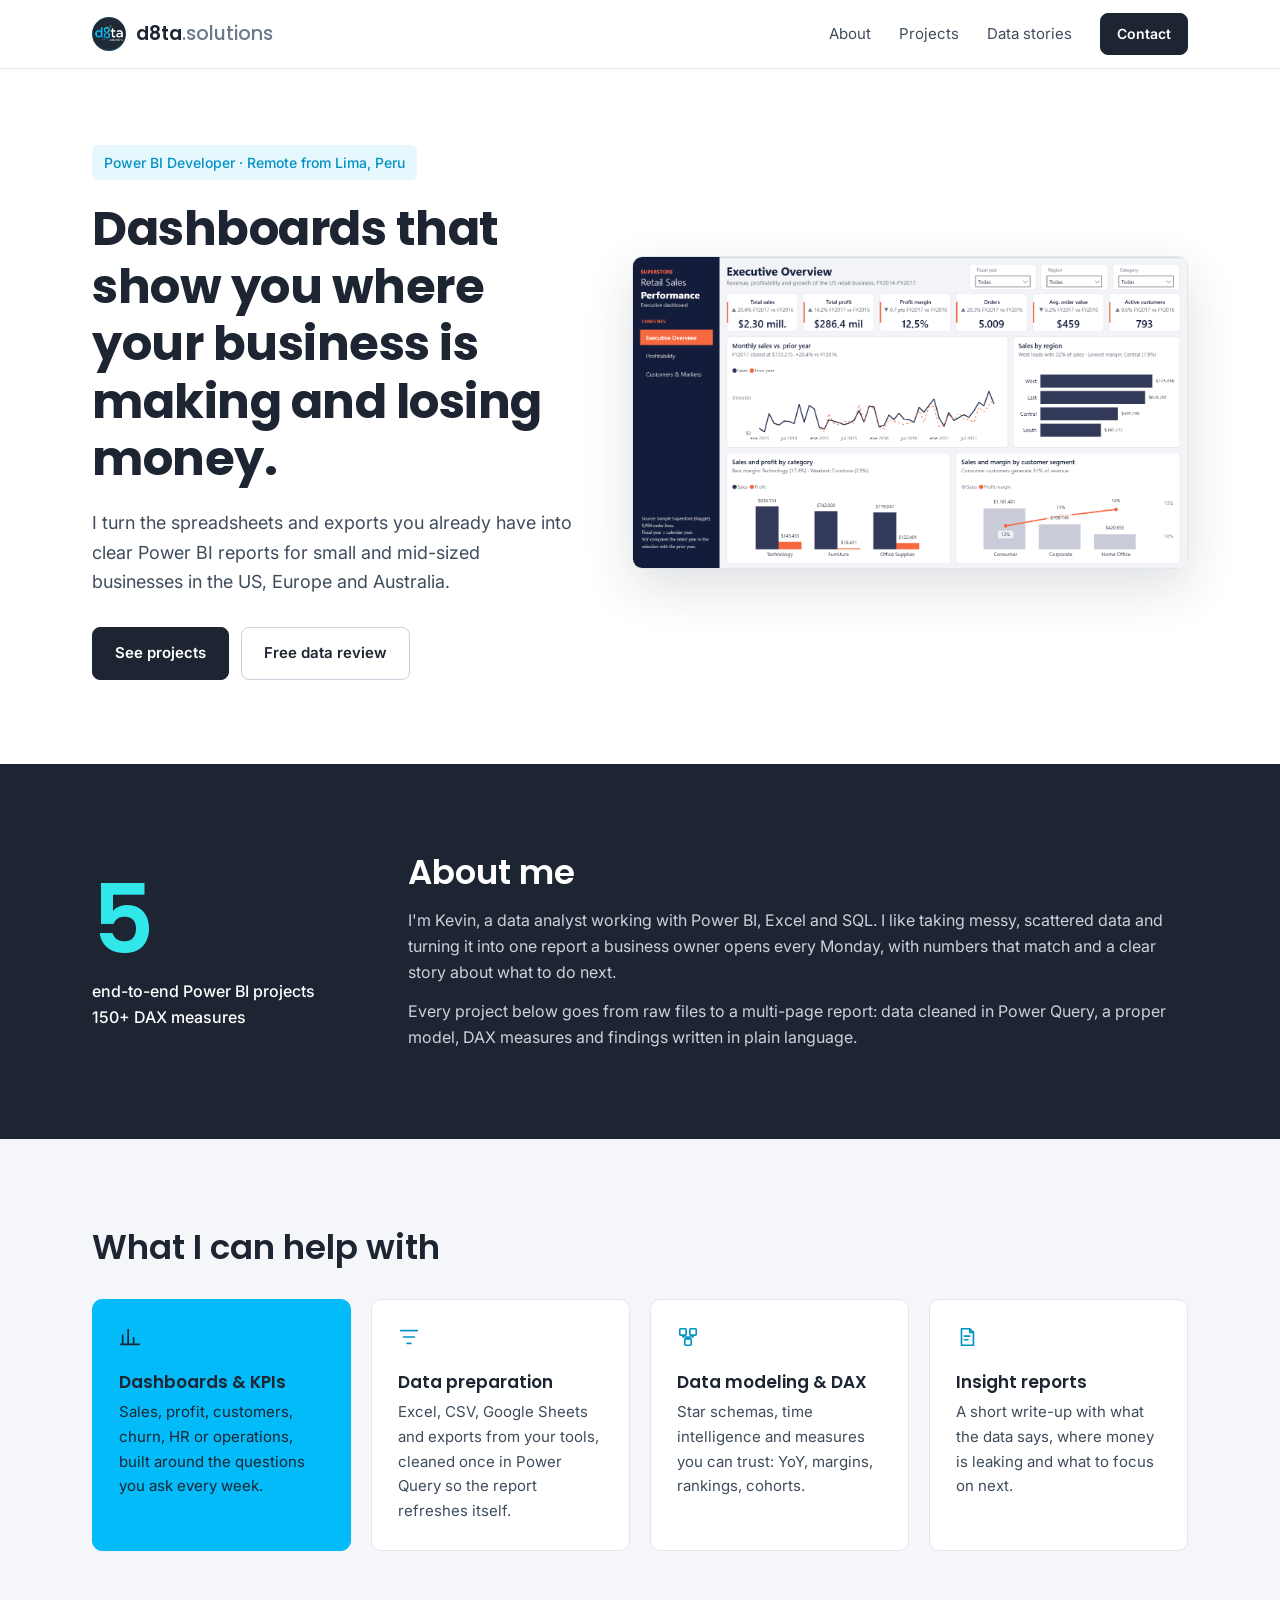
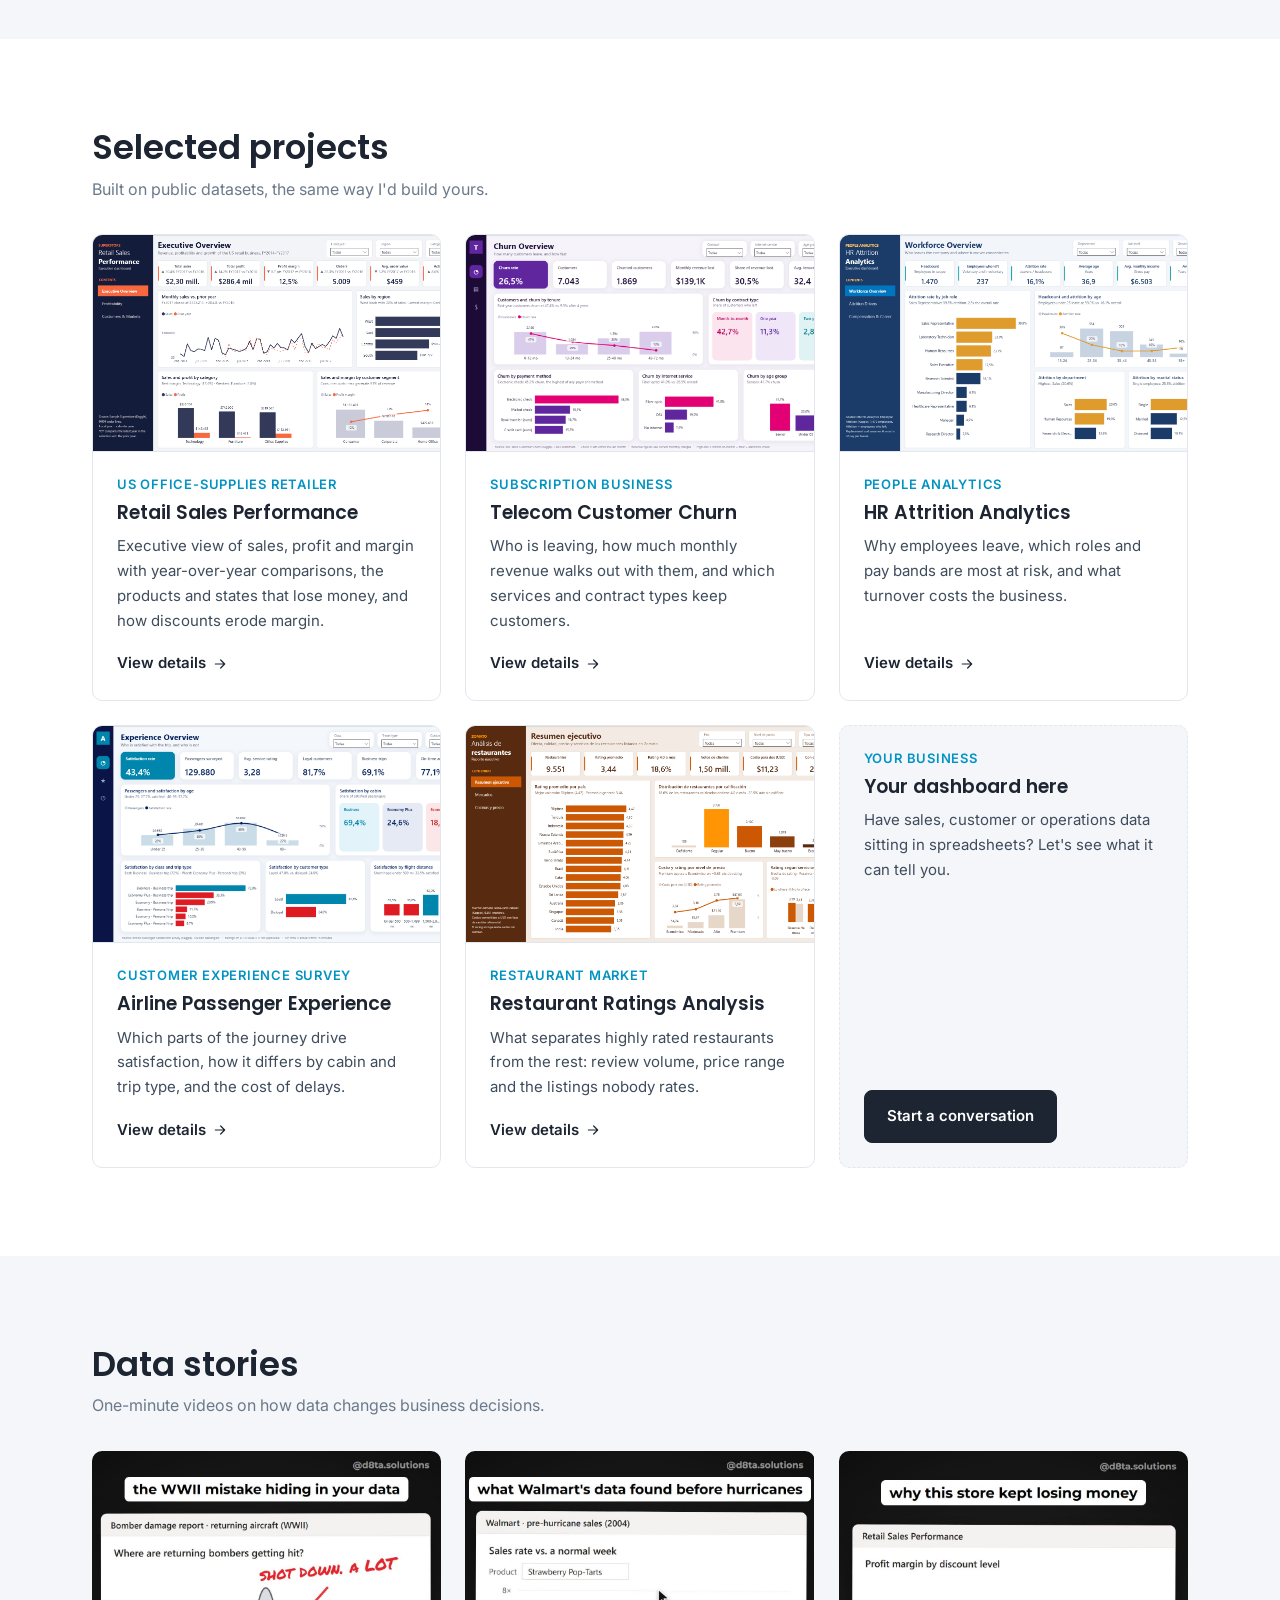
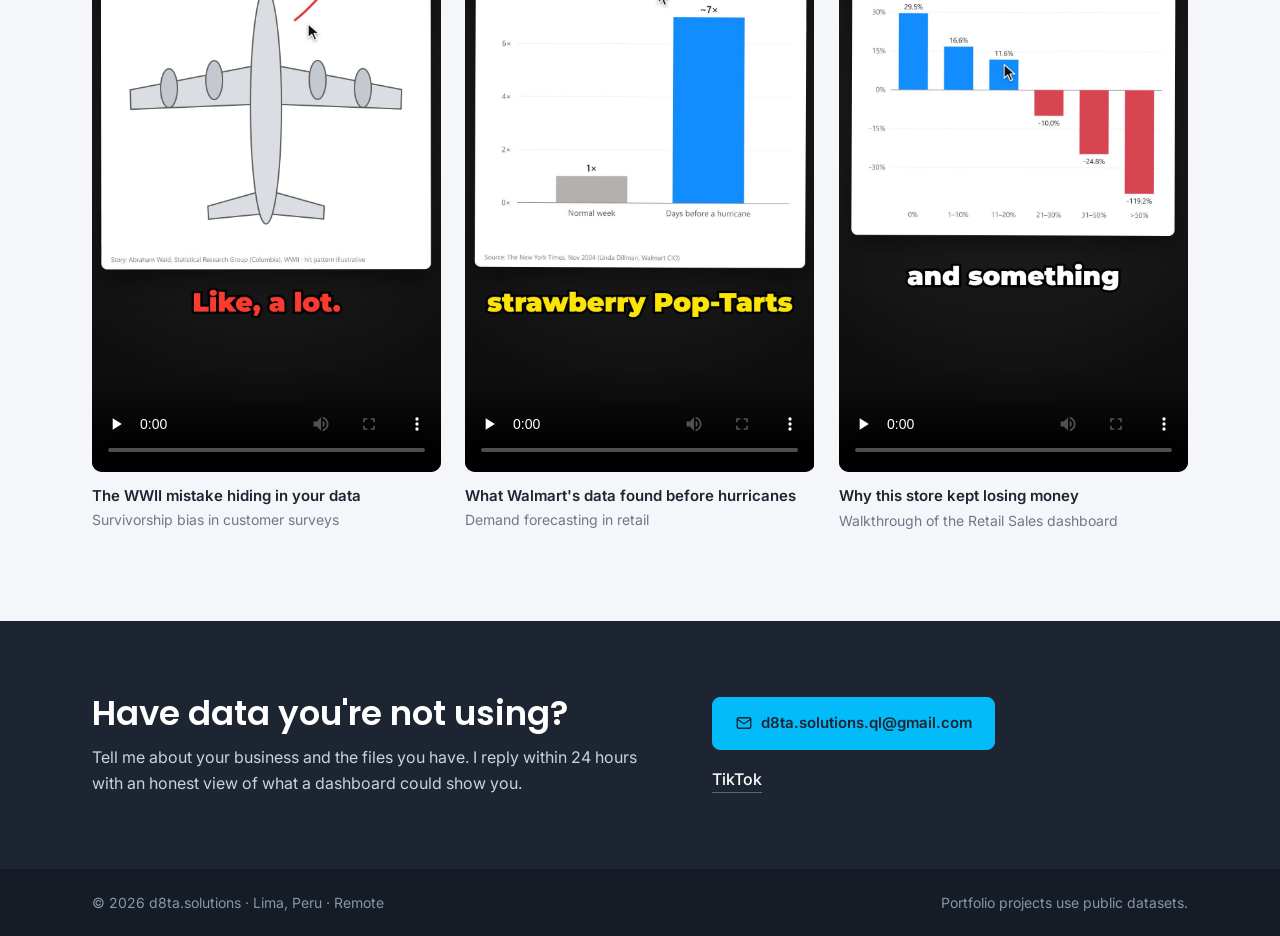
==== index.html @ c0a06ac5 "Launch d8ta.solutions portfolio site Co-Authored-By: Claude Opus 5.5 <noreply@anthropic.com>" ====
<!doctype html>
<html lang="en">
<head>
<meta charset="utf-8">
<meta name="viewport" content="width=device-width, initial-scale=1">
<title>d8ta.solutions · Power BI dashboards for small businesses</title>
<meta name="description" content="Power BI dashboards for small and mid-sized businesses: sales, customers, churn, HR and operations.">
<meta property="og:title" content="d8ta.solutions · Power BI dashboards for small businesses">
<meta property="og:description" content="Power BI dashboards for small and mid-sized businesses: sales, customers, churn, HR and operations.">
<meta property="og:image" content="https://d8ta-solutions.github.io/assets/img/og.png">
<link rel="icon" href="assets/img/logo-mark.png">
<link rel="preconnect" href="https://fonts.googleapis.com">
<link rel="preconnect" href="https://fonts.gstatic.com" crossorigin>
<link href="https://fonts.googleapis.com/css2?family=Inter:wght@400;500;600&family=Poppins:wght@500;600;700&display=swap" rel="stylesheet">
<link rel="stylesheet" href="assets/style.css">
</head>
<body>
<header class="nav">
  <div class="wrap nav-row">
    <a class="brand" href="./"><img src="assets/img/logo-mark.png" alt=""><span class="bname">d8ta<span>.solutions</span></span></a>
    <nav class="links">
      <a href="./#about">About</a>
      <a href="./#projects">Projects</a>
      <a href="./#stories">Data stories</a>
      <a class="btn btn-sm" href="./#contact">Contact</a>
    </nav>
  </div>
</header>
<main>
<section class="hero">
  <div class="wrap hero-grid">
    <div>
      <p class="tag">Power BI Developer · Remote from Lima, Peru</p>
      <h1>Dashboards that show you where your business is making and losing money.</h1>
      <p class="sub">I turn the spreadsheets and exports you already have into clear Power BI reports for small and mid-sized businesses in the US, Europe and Australia.</p>
      <div class="actions">
        <a class="btn" href="#projects">See projects</a>
        <a class="btn btn-line" href="#contact">Free data review</a>
      </div>
    </div>
    <a class="hero-shot" href="projects/retail.html"><img src="assets/img/dash-retail-1.png" alt="Retail Sales Performance dashboard"></a>
  </div>
</section>

<section class="about" id="about">
  <div class="wrap about-grid">
    <div class="stat"><b>5</b><span>end-to-end Power BI projects<br>150+ DAX measures</span></div>
    <div>
      <h2>About me</h2>
      <p>I'm Kevin, a data analyst working with Power BI, Excel and SQL. I like taking messy, scattered data and turning it into one report a business owner opens every Monday, with numbers that match and a clear story about what to do next.</p>
      <p>Every project below goes from raw files to a multi-page report: data cleaned in Power Query, a proper model, DAX measures and findings written in plain language.</p>
    </div>
  </div>
</section>

<section class="skills">
  <div class="wrap">
    <h2>What I can help with</h2>
    <div class="skill-grid">
      <div class="skill accent"><svg width="22" height="22" viewBox="0 0 24 24" fill="none" stroke="currentColor" stroke-width="1.8" stroke-linecap="round" stroke-linejoin="round" aria-hidden="true"><path d="M4 20V10M10 20V4M16 20v-7M22 20H2"/></svg><h3>Dashboards &amp; KPIs</h3><p>Sales, profit, customers, churn, HR or operations, built around the questions you ask every week.</p></div>
      <div class="skill"><svg width="22" height="22" viewBox="0 0 24 24" fill="none" stroke="currentColor" stroke-width="1.8" stroke-linecap="round" stroke-linejoin="round" aria-hidden="true"><path d="M3 5h18M6 12h12M10 19h4"/></svg><h3>Data preparation</h3><p>Excel, CSV, Google Sheets and exports from your tools, cleaned once in Power Query so the report refreshes itself.</p></div>
      <div class="skill"><svg width="22" height="22" viewBox="0 0 24 24" fill="none" stroke="currentColor" stroke-width="1.8" stroke-linecap="round" stroke-linejoin="round" aria-hidden="true"><rect x="3" y="3" width="7" height="7" rx="1"/><rect x="14" y="3" width="7" height="7" rx="1"/><rect x="8.5" y="14" width="7" height="7" rx="1"/><path d="M6.5 10v2h11v-2M12 12v2"/></svg><h3>Data modeling &amp; DAX</h3><p>Star schemas, time intelligence and measures you can trust: YoY, margins, rankings, cohorts.</p></div>
      <div class="skill"><svg width="22" height="22" viewBox="0 0 24 24" fill="none" stroke="currentColor" stroke-width="1.8" stroke-linecap="round" stroke-linejoin="round" aria-hidden="true"><path d="M9 11h6M9 15h4"/><path d="M6 3h9l4 4v14H6z"/><path d="M15 3v4h4"/></svg><h3>Insight reports</h3><p>A short write-up with what the data says, where money is leaking and what to focus on next.</p></div>
    </div>
  </div>
</section>

<section class="projects" id="projects">
  <div class="wrap">
    <h2>Selected projects</h2>
    <p class="intro">Built on public datasets, the same way I'd build yours.</p>
    <div class="card-grid">
      <article class="card">
        <a class="thumb" href="projects/retail.html"><img src="assets/img/dash-retail-1.png" alt="Retail Sales Performance dashboard" loading="lazy"></a>
        <div class="card-body">
          <div class="kicker">US office-supplies retailer</div>
          <h3>Retail Sales Performance</h3>
          <p>Executive view of sales, profit and margin with year-over-year comparisons, the products and states that lose money, and how discounts erode margin.</p>
          <a class="more" href="projects/retail.html">View details <svg width="16" height="16" viewBox="0 0 24 24" fill="none" stroke="currentColor" stroke-width="1.8" stroke-linecap="round" stroke-linejoin="round" aria-hidden="true"><path d="M5 12h14M13 6l6 6-6 6"/></svg></a>
        </div>
      </article>
      <article class="card">
        <a class="thumb" href="projects/telco.html"><img src="assets/img/dash-telco-1.png" alt="Telecom Customer Churn dashboard" loading="lazy"></a>
        <div class="card-body">
          <div class="kicker">Subscription business</div>
          <h3>Telecom Customer Churn</h3>
          <p>Who is leaving, how much monthly revenue walks out with them, and which services and contract types keep customers.</p>
          <a class="more" href="projects/telco.html">View details <svg width="16" height="16" viewBox="0 0 24 24" fill="none" stroke="currentColor" stroke-width="1.8" stroke-linecap="round" stroke-linejoin="round" aria-hidden="true"><path d="M5 12h14M13 6l6 6-6 6"/></svg></a>
        </div>
      </article>
      <article class="card">
        <a class="thumb" href="projects/hr.html"><img src="assets/img/dash-hr-1.png" alt="HR Attrition Analytics dashboard" loading="lazy"></a>
        <div class="card-body">
          <div class="kicker">People analytics</div>
          <h3>HR Attrition Analytics</h3>
          <p>Why employees leave, which roles and pay bands are most at risk, and what turnover costs the business.</p>
          <a class="more" href="projects/hr.html">View details <svg width="16" height="16" viewBox="0 0 24 24" fill="none" stroke="currentColor" stroke-width="1.8" stroke-linecap="round" stroke-linejoin="round" aria-hidden="true"><path d="M5 12h14M13 6l6 6-6 6"/></svg></a>
        </div>
      </article>
      <article class="card">
        <a class="thumb" href="projects/airline.html"><img src="assets/img/dash-airline-1.png" alt="Airline Passenger Experience dashboard" loading="lazy"></a>
        <div class="card-body">
          <div class="kicker">Customer experience survey</div>
          <h3>Airline Passenger Experience</h3>
          <p>Which parts of the journey drive satisfaction, how it differs by cabin and trip type, and the cost of delays.</p>
          <a class="more" href="projects/airline.html">View details <svg width="16" height="16" viewBox="0 0 24 24" fill="none" stroke="currentColor" stroke-width="1.8" stroke-linecap="round" stroke-linejoin="round" aria-hidden="true"><path d="M5 12h14M13 6l6 6-6 6"/></svg></a>
        </div>
      </article>
      <article class="card">
        <a class="thumb" href="projects/restaurant.html"><img src="assets/img/dash-restaurant-1.png" alt="Restaurant Ratings Analysis dashboard" loading="lazy"></a>
        <div class="card-body">
          <div class="kicker">Restaurant market</div>
          <h3>Restaurant Ratings Analysis</h3>
          <p>What separates highly rated restaurants from the rest: review volume, price range and the listings nobody rates.</p>
          <a class="more" href="projects/restaurant.html">View details <svg width="16" height="16" viewBox="0 0 24 24" fill="none" stroke="currentColor" stroke-width="1.8" stroke-linecap="round" stroke-linejoin="round" aria-hidden="true"><path d="M5 12h14M13 6l6 6-6 6"/></svg></a>
        </div>
      </article>
      <article class="card card-cta">
        <div class="card-body">
          <div class="kicker">Your business</div>
          <h3>Your dashboard here</h3>
          <p>Have sales, customer or operations data sitting in spreadsheets? Let's see what it can tell you.</p>
          <a class="btn" href="#contact">Start a conversation</a>
        </div>
      </article>
    </div>
  </div>
</section>

<section class="stories" id="stories">
  <div class="wrap">
    <h2>Data stories</h2>
    <p class="intro">One-minute videos on how data changes business decisions.</p>
    <div class="vid-grid">
      <figure class="vid">
        <video src="assets/video/survivorship-bias.mp4" poster="assets/img/poster-survivorship-bias.jpg" controls preload="none" playsinline></video>
        <figcaption><b>The WWII mistake hiding in your data</b><span>Survivorship bias in customer surveys</span></figcaption>
      </figure>
      <figure class="vid">
        <video src="assets/video/walmart-poptarts.mp4" poster="assets/img/poster-walmart-poptarts.jpg" controls preload="none" playsinline></video>
        <figcaption><b>What Walmart&#x27;s data found before hurricanes</b><span>Demand forecasting in retail</span></figcaption>
      </figure>
      <figure class="vid">
        <video src="assets/video/retail-sales.mp4" poster="assets/img/poster-retail-sales.jpg" controls preload="none" playsinline></video>
        <figcaption><b>Why this store kept losing money</b><span>Walkthrough of the Retail Sales dashboard</span></figcaption>
      </figure>
    </div>
  </div>
</section>
</main>
<section class="contact" id="contact">
  <div class="wrap contact-row">
    <div>
      <h2>Have data you're not using?</h2>
      <p>Tell me about your business and the files you have. I reply within 24 hours with an honest view of what a dashboard could show you.</p>
    </div>
    <div class="contact-actions">
      <a class="btn" href="mailto:d8ta.solutions.ql@gmail.com?subject=Dashboard%20project"><svg width="18" height="18" viewBox="0 0 24 24" fill="none" stroke="currentColor" stroke-width="1.8" stroke-linecap="round" stroke-linejoin="round" aria-hidden="true"><rect x="3" y="5" width="18" height="14" rx="2"/><path d="M3 7l9 6 9-6"/></svg> d8ta.solutions.ql@gmail.com</a>
      <div class="social"><a href="https://www.tiktok.com/@d8ta.solutions" target="_blank" rel="noopener">TikTok</a></div>
    </div>
  </div>
</section>
<footer class="foot"><div class="wrap foot-row"><span>© 2026 d8ta.solutions · Lima, Peru · Remote</span><span>Portfolio projects use public datasets.</span></div></footer>
</body>
</html>
---- assets/style.css ----
:root {
  --navy: #1C2531;
  --navy-2: #243142;
  --cyan: #03BBF9;
  --cyan-dark: #0293C4;
  --teal: #31E7EA;
  --ink: #1C2531;
  --body: #3E4C5C;
  --muted: #6B7A8A;
  --line: #E2E7ED;
  --soft: #F4F6F9;
  --white: #FFFFFF;
  --radius: 10px;
}
* { box-sizing: border-box; }
html { scroll-behavior: smooth; }
body { margin: 0; background: var(--white); color: var(--body); font: 16px/1.65 Inter, "Segoe UI", Arial, sans-serif; -webkit-font-smoothing: antialiased; }
img, video { display: block; max-width: 100%; }
a { color: inherit; text-decoration: none; }
h1, h2, h3 { font-family: Poppins, "Segoe UI", Arial, sans-serif; color: var(--ink); line-height: 1.2; margin: 0; }
h2 { font-size: clamp(26px, 3.2vw, 34px); font-weight: 600; }
h3 { font-size: 19px; font-weight: 600; }
p { margin: 0; }
.wrap { max-width: 1160px; margin: 0 auto; padding: 0 32px; }
section { padding: 88px 0; }
.intro { color: var(--muted); margin-top: 8px; }

/* buttons */
.btn { display: inline-flex; align-items: center; gap: 8px; background: var(--navy); color: #fff; padding: 13px 22px; border-radius: 8px; font-weight: 600; font-size: 15px; border: 1px solid var(--navy); transition: background .15s, border-color .15s; }
.btn:hover { background: var(--navy-2); }
.btn-line { background: transparent; color: var(--ink); border-color: #C9D2DC; }
.btn-line:hover { background: var(--soft); border-color: var(--ink); }
.btn-sm { padding: 8px 16px; font-size: 14px; }

/* nav */
.nav { position: sticky; top: 0; z-index: 20; background: rgba(255,255,255,.95); backdrop-filter: blur(6px); border-bottom: 1px solid var(--line); }
.nav-row { display: flex; align-items: center; justify-content: space-between; height: 68px; }
.brand { display: flex; align-items: center; gap: 10px; font-family: Poppins, sans-serif; font-weight: 600; font-size: 19px; color: var(--ink); }
.brand img { width: 34px; height: 34px; border-radius: 50%; }
.brand .bname span { color: var(--muted); font-weight: 500; }
.links { display: flex; align-items: center; gap: 28px; font-size: 15px; }
.links a:not(.btn) { color: var(--body); }
.links a:not(.btn):hover { color: var(--cyan-dark); }

/* hero */
.hero { padding: 76px 0 84px; }
.hero-grid { display: grid; grid-template-columns: 1fr 1.15fr; gap: 56px; align-items: center; }
.tag { display: inline-block; font-size: 14px; font-weight: 500; color: var(--cyan-dark); background: #E6F7FE; padding: 6px 12px; border-radius: 6px; margin-bottom: 20px; }
.hero h1 { font-size: clamp(32px, 4.2vw, 48px); font-weight: 700; letter-spacing: -0.01em; }
.hero .sub { font-size: 18px; margin: 20px 0 30px; max-width: 520px; }
.actions { display: flex; gap: 12px; flex-wrap: wrap; }
.hero-shot { display: block; border-radius: var(--radius); overflow: hidden; border: 1px solid var(--line); box-shadow: 0 18px 50px rgba(28,37,49,.14); }
.hero-shot img { width: 100%; }

/* about */
.about { background: var(--navy); color: #C9D3DE; }
.about h2 { color: #fff; margin-bottom: 14px; }
.about p + p { margin-top: 12px; }
.about-grid { display: grid; grid-template-columns: 260px 1fr; gap: 56px; align-items: center; }
.stat b { display: block; font-family: Poppins, sans-serif; font-size: 96px; line-height: 1; color: var(--teal); font-weight: 600; }
.stat span { display: block; margin-top: 10px; color: #fff; font-weight: 500; }

/* skills */
.skills { background: var(--soft); }
.skill-grid { display: grid; grid-template-columns: repeat(4, 1fr); gap: 20px; margin-top: 32px; }
.skill { background: #fff; border: 1px solid var(--line); border-radius: var(--radius); padding: 26px; color: var(--cyan-dark); }
.skill h3 { margin: 16px 0 8px; font-size: 17px; }
.skill p { color: var(--body); font-size: 15px; }
.skill.accent { background: var(--cyan); border-color: var(--cyan); color: var(--navy); }
.skill.accent h3, .skill.accent p { color: var(--navy); }

/* projects */
.card-grid { display: grid; grid-template-columns: repeat(3, 1fr); gap: 24px; margin-top: 32px; }
.card { display: flex; flex-direction: column; border: 1px solid var(--line); border-radius: var(--radius); overflow: hidden; background: #fff; transition: box-shadow .2s, transform .2s; }
.card:hover { box-shadow: 0 14px 36px rgba(28,37,49,.12); transform: translateY(-2px); }
.thumb { display: block; aspect-ratio: 16 / 10; background: var(--soft); overflow: hidden; border-bottom: 1px solid var(--line); }
.thumb img { width: 100%; height: 100%; object-fit: cover; object-position: top left; }
.card-body { padding: 22px 24px 24px; display: flex; flex-direction: column; flex: 1; }
.kicker { font-size: 13px; font-weight: 600; color: var(--cyan-dark); text-transform: uppercase; letter-spacing: .06em; margin-bottom: 6px; }
.card-body p { font-size: 15px; margin: 10px 0 18px; flex: 1; }
.more { display: inline-flex; align-items: center; gap: 6px; font-weight: 600; font-size: 15px; color: var(--ink); }
.more:hover { color: var(--cyan-dark); }
.card-cta { background: var(--soft); border-style: dashed; justify-content: center; }
.card-cta .btn { align-self: flex-start; }

/* stories */
.stories { background: var(--soft); }
.vid-grid { display: grid; grid-template-columns: repeat(3, 1fr); gap: 24px; margin-top: 32px; }
.vid { margin: 0; }
.vid video { width: 100%; aspect-ratio: 9 / 16; object-fit: cover; border-radius: var(--radius); background: #000; }
.vid figcaption { margin-top: 12px; font-size: 15px; }
.vid figcaption b { display: block; color: var(--ink); font-weight: 600; }
.vid figcaption span { color: var(--muted); font-size: 14px; }
.vid-single { max-width: 320px; }

/* contact + footer */
.contact { background: var(--navy); color: #C9D3DE; padding: 72px 0; }
.contact h2 { color: #fff; margin-bottom: 10px; }
.contact-row { display: grid; grid-template-columns: 1.2fr 1fr; gap: 48px; align-items: center; }
.contact-actions { display: flex; flex-direction: column; align-items: flex-start; gap: 16px; }
.contact .btn { background: var(--cyan); border-color: var(--cyan); color: var(--navy); }
.contact .btn:hover { background: var(--teal); border-color: var(--teal); }
.social { display: flex; gap: 22px; font-weight: 500; }
.social a { color: #fff; border-bottom: 1px solid rgba(255,255,255,.3); }
.social a:hover { border-color: var(--teal); }
.foot { background: #151C26; color: #8796A6; font-size: 14px; padding: 22px 0; }
.foot-row { display: flex; justify-content: space-between; gap: 12px; flex-wrap: wrap; }

/* project detail */
.detail { padding: 40px 0 88px; }
.back { display: inline-block; color: var(--muted); font-size: 15px; margin-bottom: 28px; }
.back:hover { color: var(--ink); }
.detail-head h1 { font-size: clamp(30px, 4vw, 44px); font-weight: 700; }
.detail-head .sub { font-size: 18px; margin-top: 14px; max-width: 760px; }
.data-line { color: var(--muted); font-size: 14px; margin-top: 10px; }
.detail-shot { margin: 36px 0 48px; border: 1px solid var(--line); border-radius: var(--radius); overflow: hidden; box-shadow: 0 18px 50px rgba(28,37,49,.12); }
.detail-shot img { width: 100%; }
.detail-grid { display: grid; grid-template-columns: 1.6fr 1fr; gap: 48px; align-items: start; }
.block { margin-bottom: 40px; }
.block h2 { font-size: 22px; margin-bottom: 16px; }
.findings, .pages { list-style: none; margin: 0; padding: 0; }
.findings li { padding: 14px 0 14px 28px; border-bottom: 1px solid var(--line); position: relative; }
.findings li::before { content: ""; position: absolute; left: 4px; top: 23px; width: 9px; height: 9px; border-radius: 2px; background: var(--cyan); }
.pages li { padding: 14px 0; border-bottom: 1px solid var(--line); }
.pages b { display: block; color: var(--ink); }
.pages span { font-size: 15px; }
.side { background: var(--soft); border: 1px solid var(--line); border-radius: var(--radius); padding: 24px; }
.side h2 { font-size: 18px; margin-bottom: 10px; }
.side p { font-size: 15px; margin-bottom: 16px; }
.tools { display: flex; flex-wrap: wrap; gap: 8px; }
.tools span { font-size: 13px; background: #fff; border: 1px solid var(--line); border-radius: 6px; padding: 4px 10px; }
.next { display: flex; justify-content: space-between; align-items: center; gap: 16px; border-top: 1px solid var(--line); padding-top: 28px; margin-top: 16px; }
.next span { color: var(--muted); }
.next b { font-family: Poppins, sans-serif; color: var(--ink); font-size: 20px; }
.next:hover b { color: var(--cyan-dark); }

@media (max-width: 960px) {
  .hero-grid, .about-grid, .contact-row, .detail-grid { grid-template-columns: 1fr; gap: 36px; }
  .skill-grid { grid-template-columns: repeat(2, 1fr); }
  .card-grid, .vid-grid { grid-template-columns: repeat(2, 1fr); }
  .links a:not(.btn) { display: none; }
}
@media (max-width: 600px) {
  .wrap { padding: 0 16px; }
  section { padding: 60px 0; }
  .hero { padding: 44px 0 56px; }
  .skill-grid, .card-grid, .vid-grid { grid-template-columns: 1fr; }
  .vid-grid { max-width: 340px; }
  .stat b { font-size: 72px; }
  .next { flex-direction: column; align-items: flex-start; }
}

/* page gallery on project pages */
.gallery { display: grid; grid-template-columns: repeat(3, 1fr); gap: 16px; margin: -28px 0 48px; }
.thumb-btn { padding: 0; border: 2px solid var(--line); border-radius: 8px; background: #fff; cursor: pointer; overflow: hidden; text-align: left; font: inherit; transition: border-color .15s; }
.thumb-btn img { width: 100%; aspect-ratio: 16 / 9; object-fit: cover; }
.thumb-btn span { display: block; padding: 8px 12px; font-size: 14px; font-weight: 500; color: var(--body); }
.thumb-btn:hover { border-color: #B8C3CF; }
.thumb-btn.active { border-color: var(--cyan); }
.thumb-btn.active span { color: var(--ink); }
@media (max-width: 600px) { .gallery { grid-template-columns: repeat(3, 1fr); gap: 8px; } .thumb-btn span { font-size: 12px; padding: 6px 8px; } }
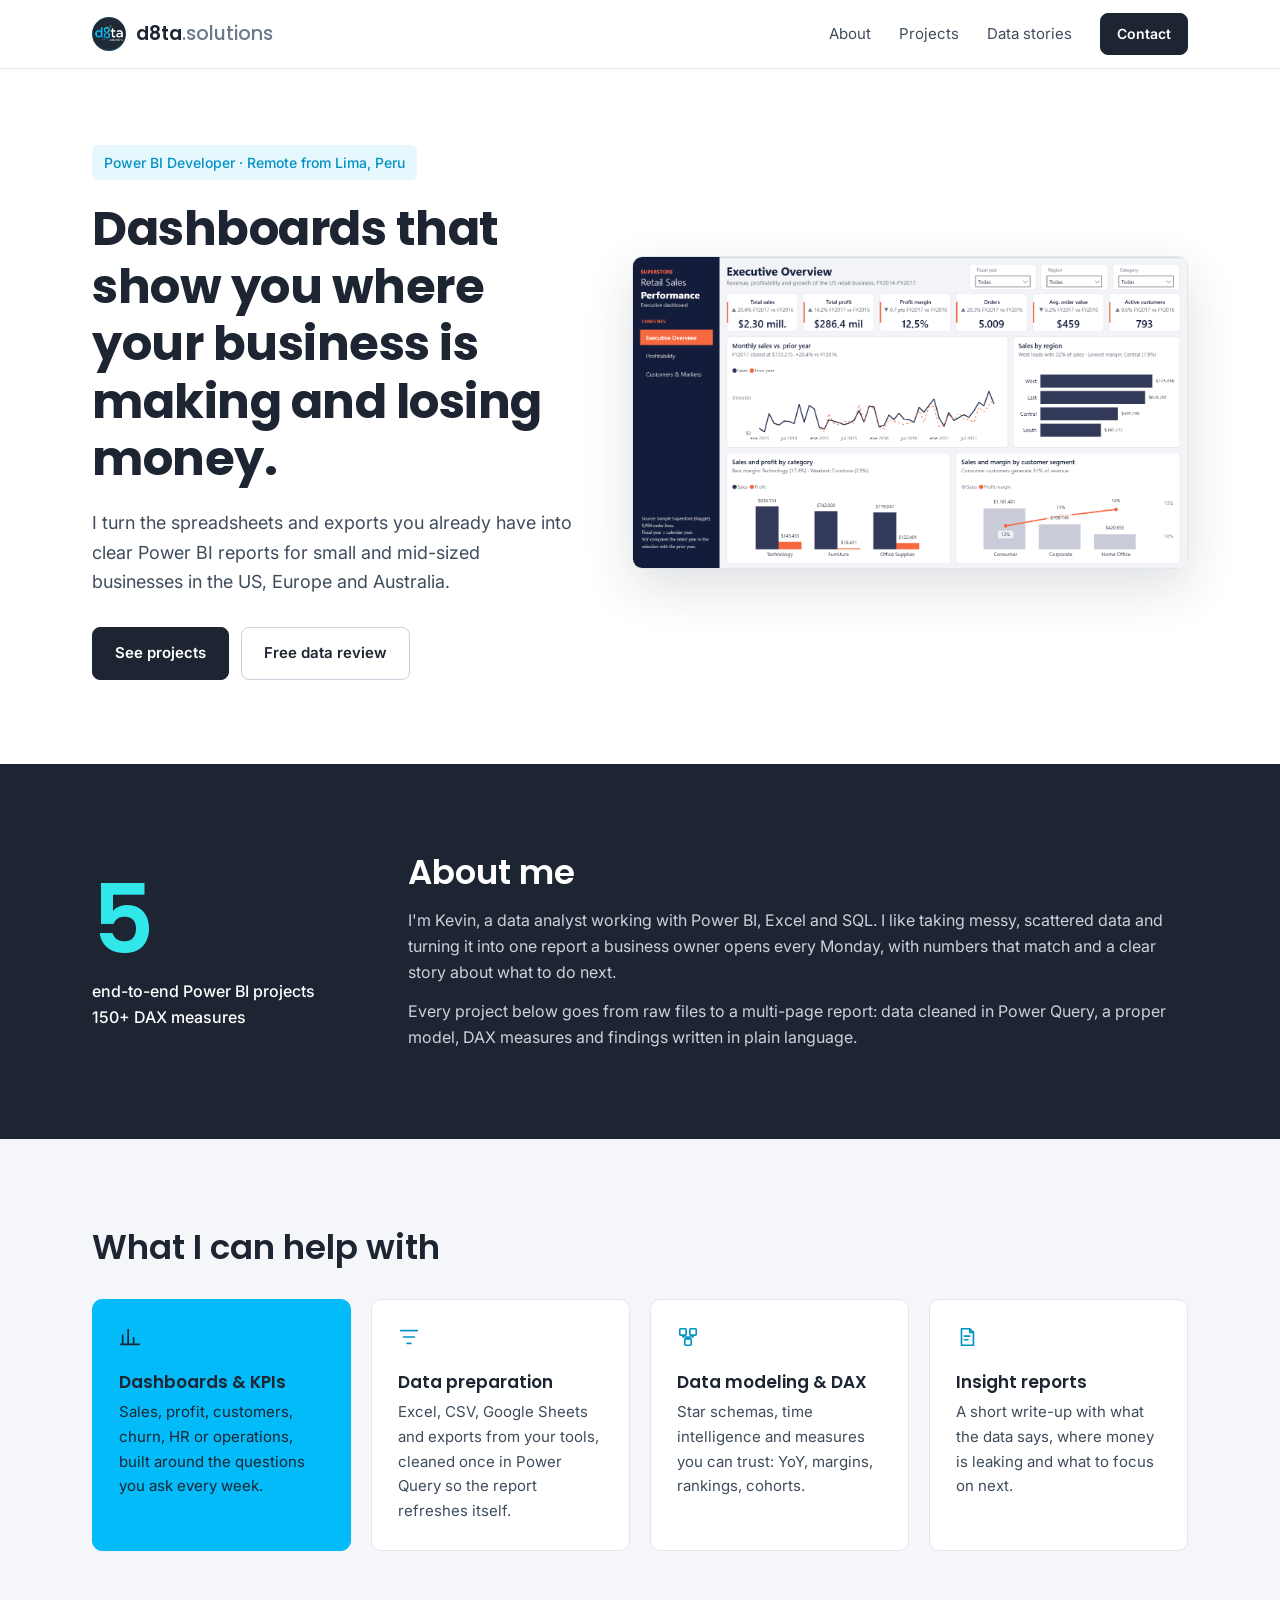
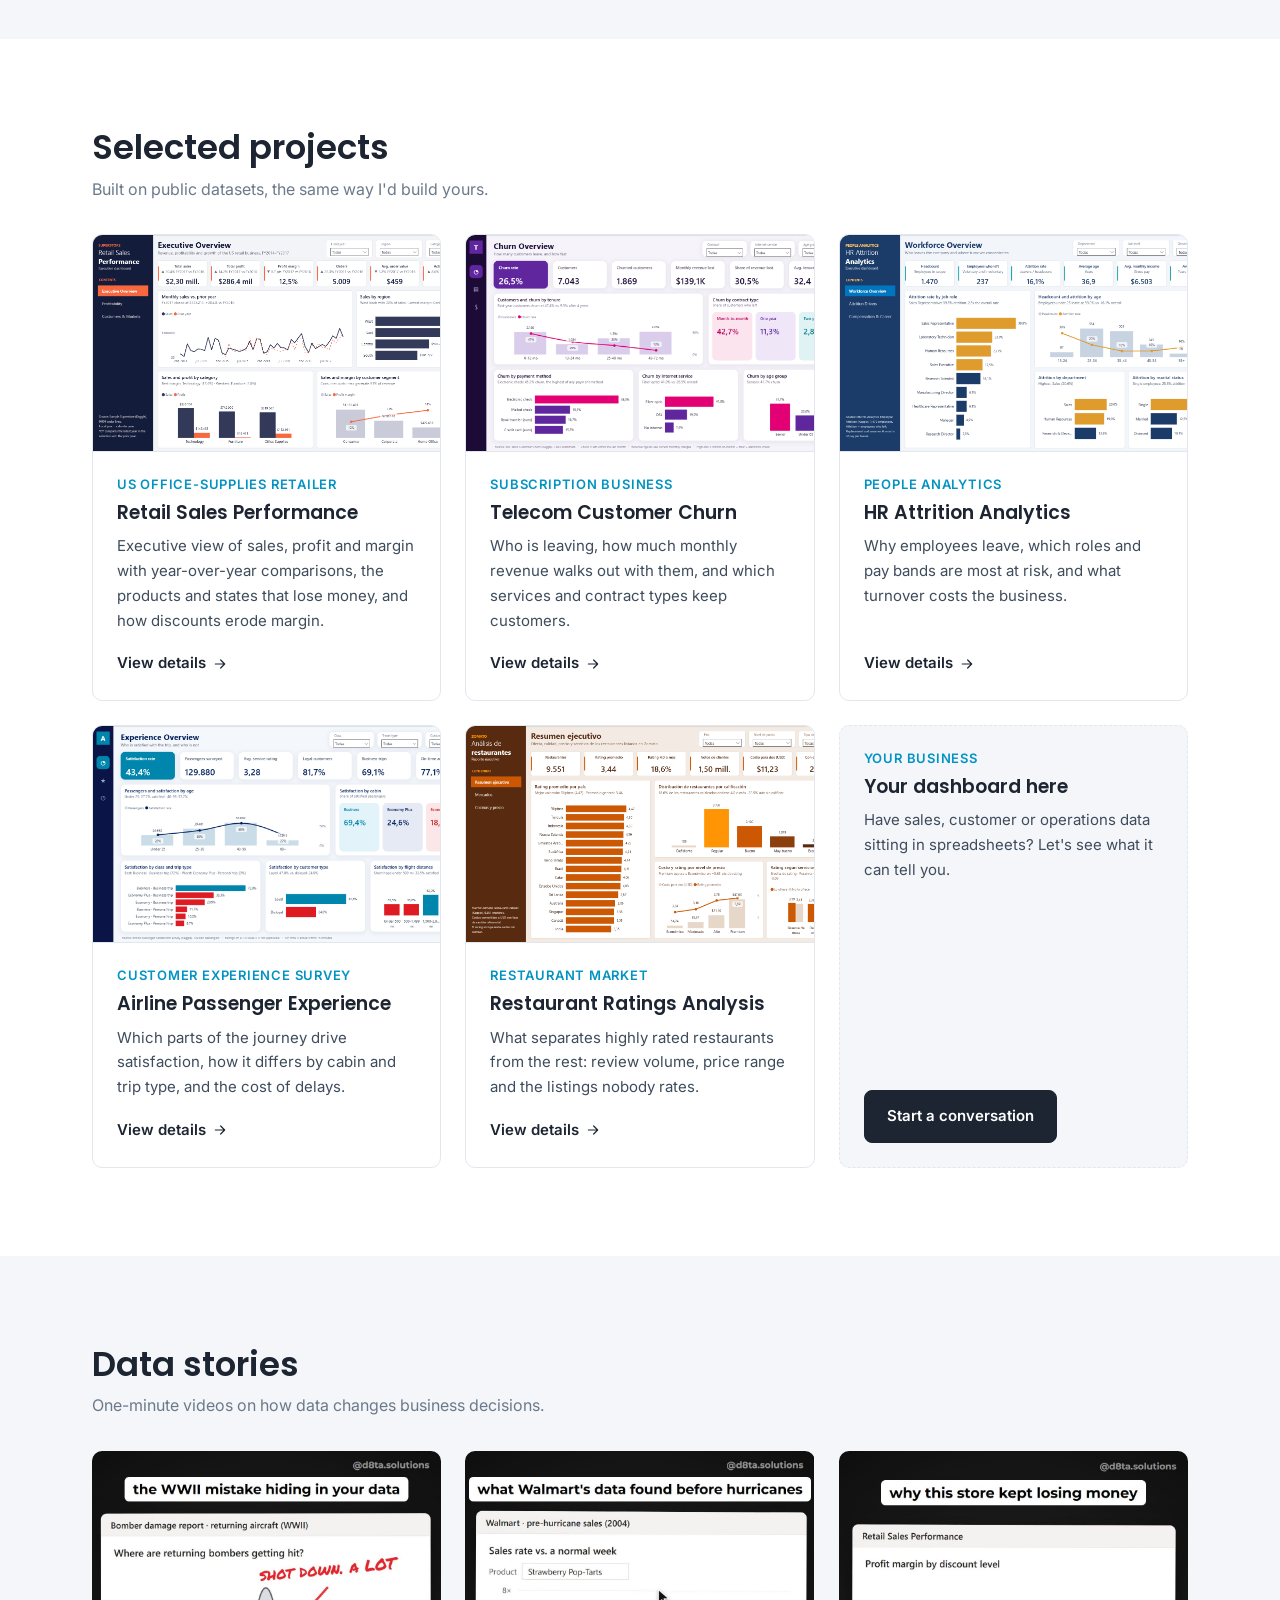
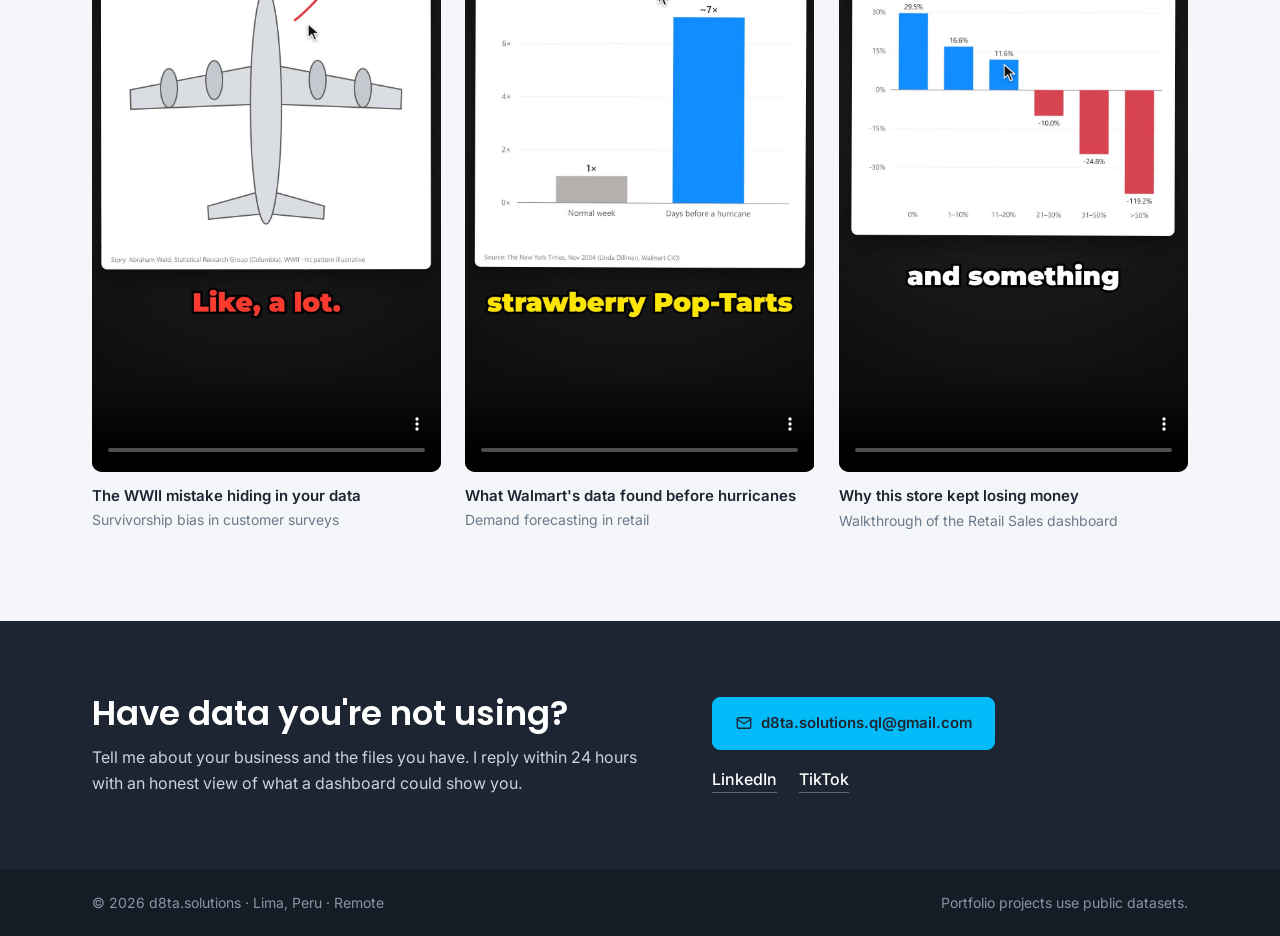
==== commit a4e8805d: "Add LinkedIn profile link Co-Authored-By: Claude Opus 5.5 <noreply@anthropic.com>" ====
--- a/index.html
+++ b/index.html
@@ -156,7 +156,7 @@
     </div>
     <div class="contact-actions">
       <a class="btn" href="mailto:d8ta.solutions.ql@gmail.com?subject=Dashboard%20project"><svg width="18" height="18" viewBox="0 0 24 24" fill="none" stroke="currentColor" stroke-width="1.8" stroke-linecap="round" stroke-linejoin="round" aria-hidden="true"><rect x="3" y="5" width="18" height="14" rx="2"/><path d="M3 7l9 6 9-6"/></svg> d8ta.solutions.ql@gmail.com</a>
-      <div class="social"><a href="https://www.tiktok.com/@d8ta.solutions" target="_blank" rel="noopener">TikTok</a></div>
+      <div class="social"><a href="https://www.linkedin.com/in/kevin-quispe-8ab27b44a" target="_blank" rel="noopener">LinkedIn</a><a href="https://www.tiktok.com/@d8ta.solutions" target="_blank" rel="noopener">TikTok</a></div>
     </div>
   </div>
 </section>
